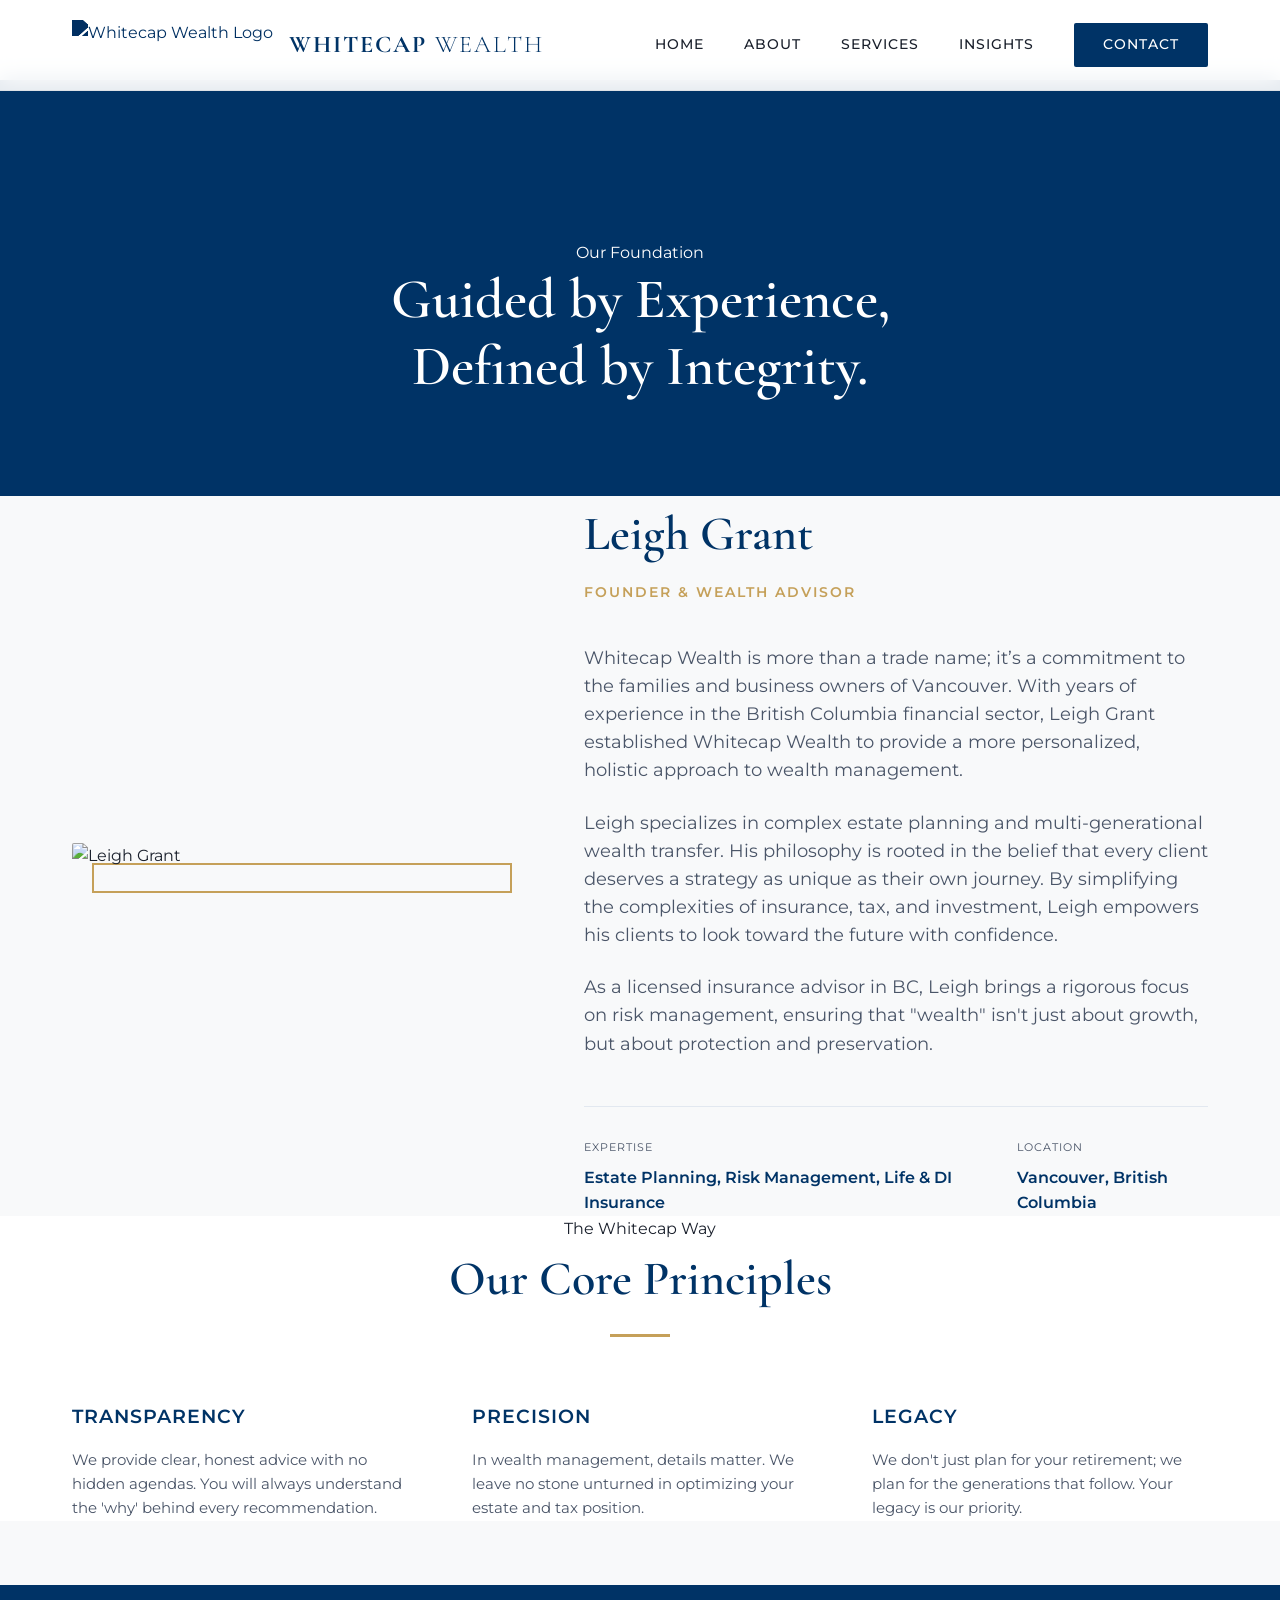
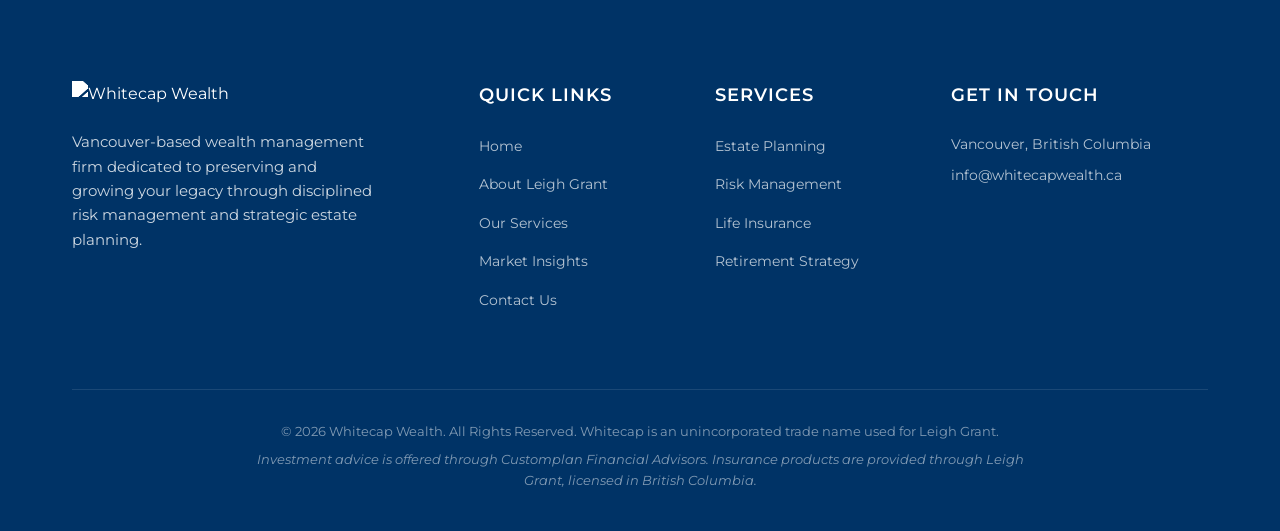
==== about.html @ fd227cf0 "Initial commit: Whitecap Wealth website foundation" ====
<!DOCTYPE html>
<html lang="en">
<head>
    <meta charset="UTF-8">
    <meta name="viewport" content="width=device-width, initial-scale=1.0">
    <title>About Leigh Grant | Whitecap Wealth</title>
    <link rel="preconnect" href="https://fonts.googleapis.com">
    <link rel="preconnect" href="https://fonts.gstatic.com" crossorigin>
    <link href="https://fonts.googleapis.com/css2?family=Cormorant+Garamond:wght@300;400;500;600;700&family=Montserrat:wght@300;400;500;600;700&display=swap" rel="stylesheet">
    <link rel="stylesheet" href="css/global.css">
    <link rel="stylesheet" href="css/about.css">
</head>
<body>
    <div id="header-placeholder"></div>

    <main>
        <!-- Page Header -->
        <section class="page-header">
            <div class="container">
                <span class="subtitle">Our Foundation</span>
                <h1>Guided by Experience,<br><span class="serif">Defined by Integrity.</span></h1>
            </div>
        </section>

        <!-- Profile Section -->
        <section class="profile section">
            <div class="container">
                <div class="profile-grid">
                    <div class="profile-image">
                        <div class="image-wrapper">
                            <img src="assets/leigh.jpg" alt="Leigh Grant" class="portrait-large">
                        </div>
                    </div>
                    <div class="profile-bio">
                        <h2>Leigh Grant</h2>
                        <span class="title">Founder & Wealth Advisor</span>
                        <div class="bio-content">
                            <p>Whitecap Wealth is more than a trade name; it’s a commitment to the families and business owners of Vancouver. With years of experience in the British Columbia financial sector, Leigh Grant established Whitecap Wealth to provide a more personalized, holistic approach to wealth management.</p>
                            <p>Leigh specializes in complex estate planning and multi-generational wealth transfer. His philosophy is rooted in the belief that every client deserves a strategy as unique as their own journey. By simplifying the complexities of insurance, tax, and investment, Leigh empowers his clients to look toward the future with confidence.</p>
                            <p>As a licensed insurance advisor in BC, Leigh brings a rigorous focus on risk management, ensuring that "wealth" isn't just about growth, but about protection and preservation.</p>
                        </div>
                        <div class="credentials">
                            <div class="credential-item">
                                <span class="label">Expertise</span>
                                <span class="value">Estate Planning, Risk Management, Life & DI Insurance</span>
                            </div>
                            <div class="credential-item">
                                <span class="label">Location</span>
                                <span class="value">Vancouver, British Columbia</span>
                            </div>
                        </div>
                    </div>
                </div>
            </div>
        </section>

        <!-- Values Section -->
        <section class="values section">
            <div class="container">
                <div class="section-title">
                    <span class="subtitle">The Whitecap Way</span>
                    <h2>Our Core Principles</h2>
                    <div class="divider"></div>
                </div>
                
                <div class="values-grid">
                    <div class="value-item">
                        <h3>Transparency</h3>
                        <p>We provide clear, honest advice with no hidden agendas. You will always understand the 'why' behind every recommendation.</p>
                    </div>
                    <div class="value-item">
                        <h3>Precision</h3>
                        <p>In wealth management, details matter. We leave no stone unturned in optimizing your estate and tax position.</p>
                    </div>
                    <div class="value-item">
                        <h3>Legacy</h3>
                        <p>We don't just plan for your retirement; we plan for the generations that follow. Your legacy is our priority.</p>
                    </div>
                </div>
            </div>
        </section>
    </main>

    <div id="footer-placeholder"></div>

    <script src="js/global.js"></script>
</body>
</html>
---- css/global.css ----
/* Global Design System for Whitecap Wealth */
:root {
    --primary: #003366;
    --primary-light: #004080;
    --accent: #C5A059;
    --accent-light: #D4AF37;
    --bg-light: #F8F9FA;
    --text-dark: #1A202C;
    --text-muted: #4A5568;
    --white: #FFFFFF;
    --glass: rgba(255, 255, 255, 0.9);
    --transition: all 0.3s cubic-bezier(0.4, 0, 0.2, 1);
    --shadow: 0 4px 20px rgba(0, 0, 0, 0.08);
}

* {
    margin: 0;
    padding: 0;
    box-sizing: border-box;
}

body {
    font-family: 'Montserrat', sans-serif;
    line-height: 1.6;
    color: var(--text-dark);
    background-color: var(--bg-light);
    overflow-x: hidden;
}

h1, h2, h3, h4, .serif {
    font-family: 'Cormorant Garamond', serif;
    font-weight: 600;
}

a {
    text-decoration: none;
    color: inherit;
    transition: var(--transition);
}

ul {
    list-style: none;
}

.container {
    max-width: 1200px;
    margin: 0 auto;
    padding: 0 2rem;
}

/* Header/Footer Shared Styles */
#header-placeholder {
    position: fixed;
    top: 0;
    width: 100%;
    z-index: 1000;
}

main {
    padding-top: 80px; /* Space for fixed header */
}

/* Common Components */
.btn {
    display: inline-block;
    padding: 1rem 2.5rem;
    border-radius: 2px;
    font-weight: 500;
    text-transform: uppercase;
    letter-spacing: 1px;
    font-size: 0.85rem;
    transition: var(--transition);
    cursor: pointer;
}

.btn-primary {
    background: var(--primary);
    color: var(--white);
    border: 1px solid var(--primary);
}

.btn-primary:hover {
    background: var(--primary-light);
    transform: translateY(-2px);
}

.btn-outline {
    background: transparent;
    color: var(--primary);
    border: 1px solid var(--primary);
}

.btn-outline:hover {
    background: var(--primary);
    color: var(--white);
}

.section-title {
    text-align: center;
    margin-bottom: 4rem;
}

.section-title h2 {
    font-size: 3rem;
    color: var(--primary);
    margin-bottom: 1rem;
}

.section-title .divider {
    width: 60px;
    height: 3px;
    background: var(--accent);
    margin: 0 auto;
}

/* Animations */
@keyframes fadeInUp {
    from {
        opacity: 0;
        transform: translateY(30px);
    }
    to {
        opacity: 1;
        transform: translateY(0);
    }
}

.fade-in {
    animation: fadeInUp 1s ease-out forwards;
}

/* Mobile Optimizations */
@media (max-width: 768px) {
    .container {
        padding: 0 1.5rem;
    }
    .section-title h2 {
        font-size: 2.2rem;
    }
}
---- css/about.css ----
/* About Page Styles */

.page-header {
    background: var(--primary);
    color: var(--white);
    padding: 10rem 0 6rem;
    text-align: center;
}

.page-header h1 {
    font-size: 3.5rem;
    line-height: 1.2;
}

.profile-grid {
    display: grid;
    grid-template-columns: 1fr 1.5fr;
    gap: 6rem;
    align-items: center;
}

.image-wrapper {
    position: relative;
}

.image-wrapper::after {
    content: '';
    position: absolute;
    top: 20px;
    left: 20px;
    width: 100%;
    height: 100%;
    border: 2px solid var(--accent);
    z-index: -1;
}

.portrait-large {
    width: 100%;
    border-radius: 2px;
}

.profile-bio h2 {
    font-size: 3rem;
    color: var(--primary);
    margin-bottom: 0.5rem;
}

.profile-bio .title {
    display: block;
    color: var(--accent);
    font-weight: 600;
    text-transform: uppercase;
    letter-spacing: 2px;
    margin-bottom: 2.5rem;
    font-size: 0.9rem;
}

.bio-content p {
    font-size: 1.1rem;
    color: var(--text-muted);
    margin-bottom: 1.5rem;
}

.credentials {
    margin-top: 3rem;
    padding-top: 2rem;
    border-top: 1px solid #e2e8f0;
    display: flex;
    gap: 4rem;
}

.credential-item .label {
    display: block;
    font-size: 0.7rem;
    text-transform: uppercase;
    color: var(--text-muted);
    letter-spacing: 1px;
    margin-bottom: 0.5rem;
}

.credential-item .value {
    font-weight: 600;
    color: var(--primary);
}

.values {
    background: var(--white);
}

.values-grid {
    display: grid;
    grid-template-columns: repeat(3, 1fr);
    gap: 4rem;
}

.value-item h3 {
    font-family: 'Montserrat', sans-serif;
    color: var(--primary);
    font-size: 1.2rem;
    margin-bottom: 1rem;
    text-transform: uppercase;
    letter-spacing: 1px;
}

.value-item p {
    color: var(--text-muted);
    font-size: 0.95rem;
}

@media (max-width: 992px) {
    .profile-grid {
        grid-template-columns: 1fr;
        gap: 4rem;
    }
    .profile-image {
        max-width: 500px;
        margin: 0 auto;
    }
}

@media (max-width: 768px) {
    .page-header h1 { font-size: 2.5rem; }
    .values-grid { grid-template-columns: 1fr; gap: 2.5rem; }
}
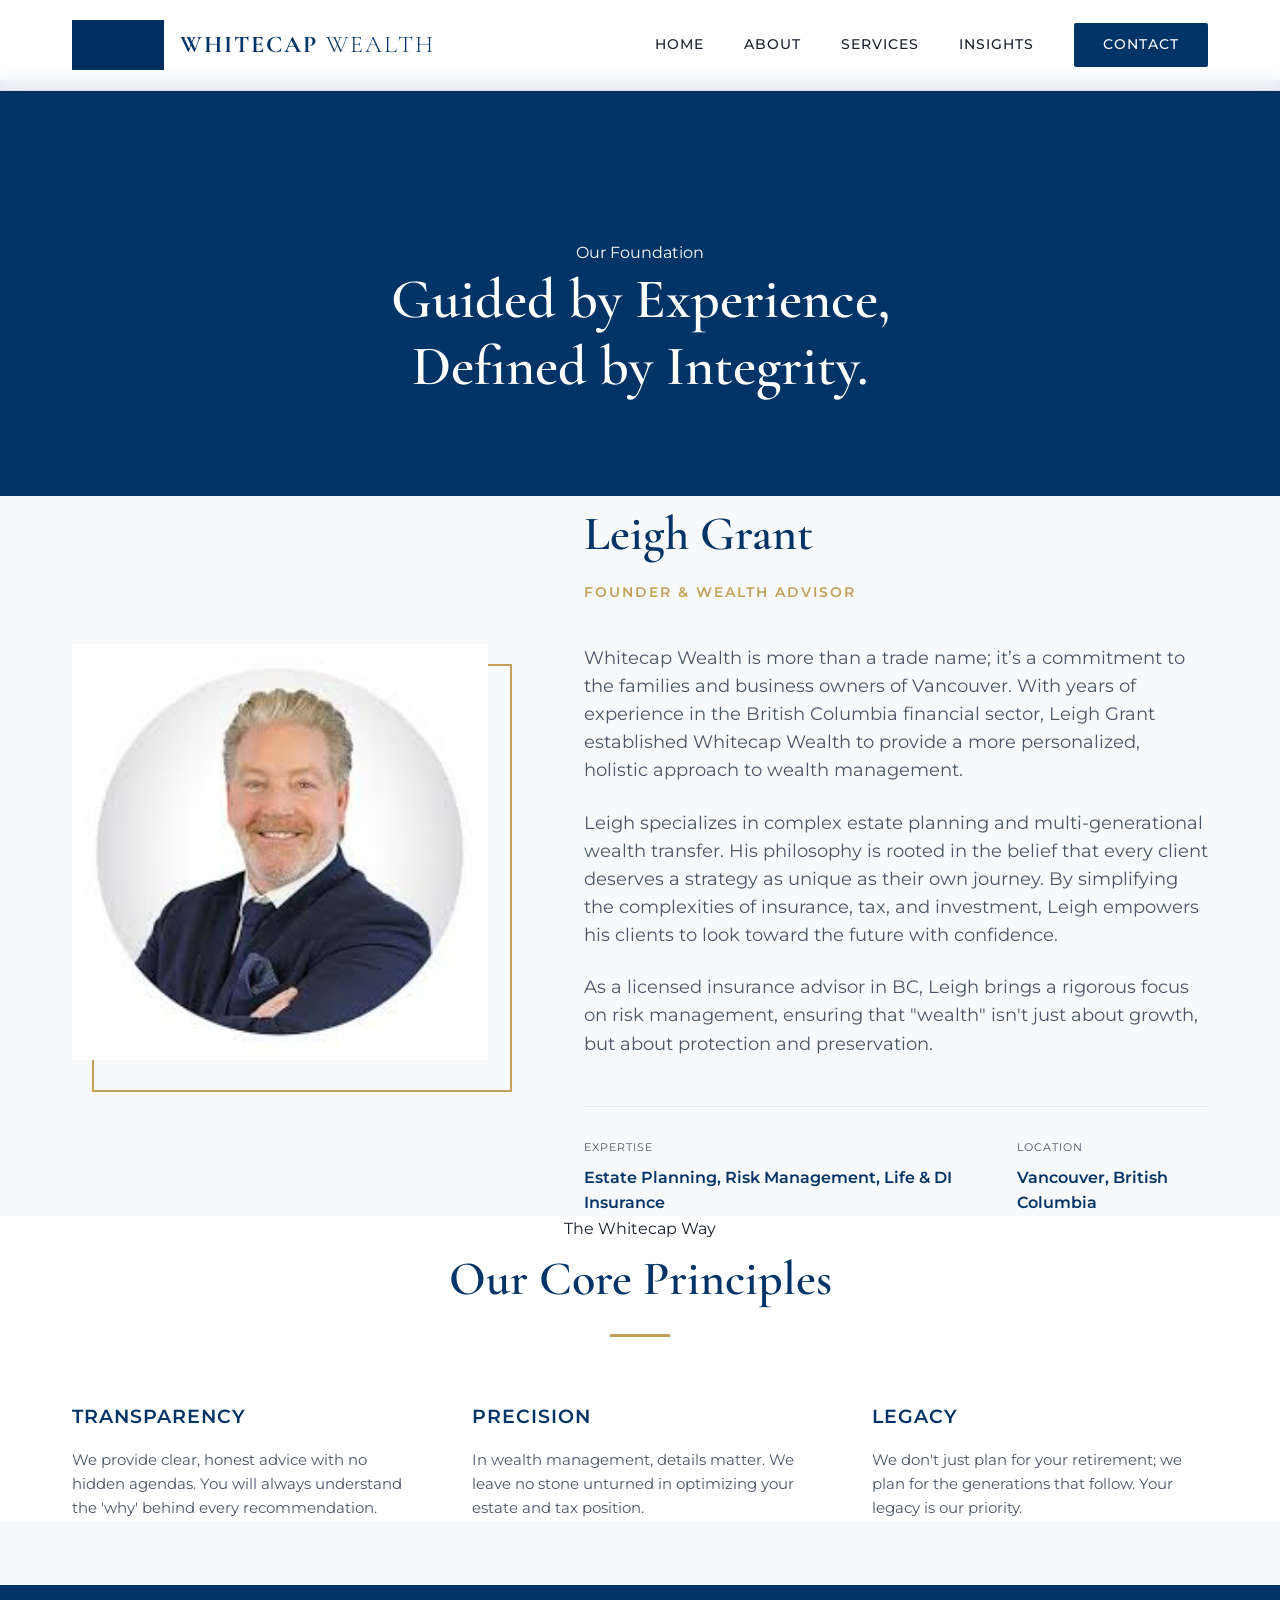
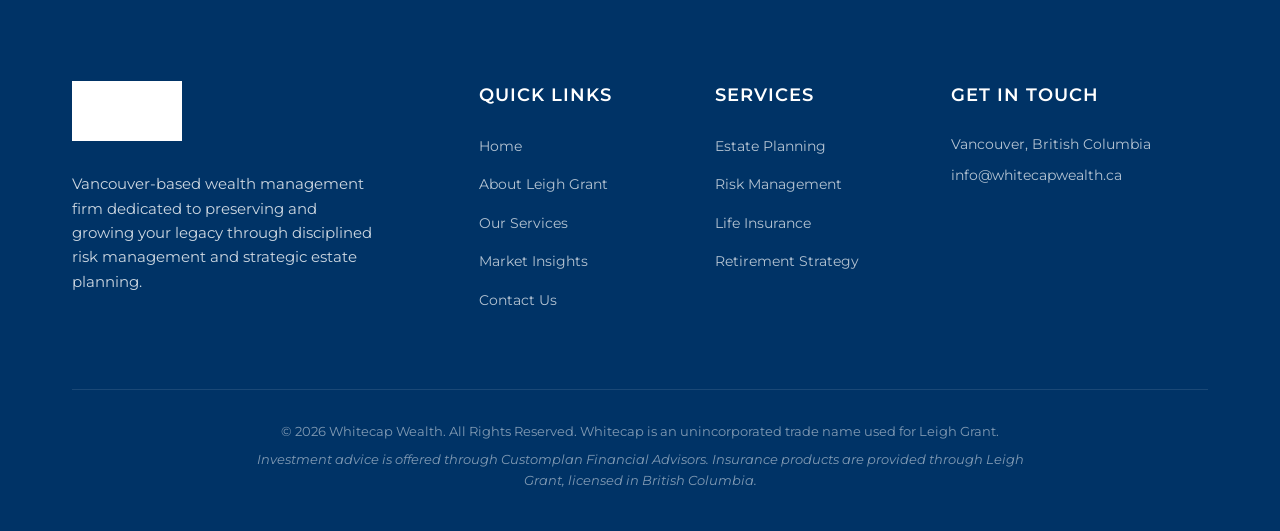
==== commit 1fd7e2c7: "Update image paths to match GitHub assets" ====
--- a/about.html
+++ b/about.html
@@ -28,7 +28,7 @@
                 <div class="profile-grid">
                     <div class="profile-image">
                         <div class="image-wrapper">
-                            <img src="assets/leigh.jpg" alt="Leigh Grant" class="portrait-large">
+                            <img src="assets/Leigh Grant.jpeg" alt="Leigh Grant" class="portrait-large">
                         </div>
                     </div>
                     <div class="profile-bio">
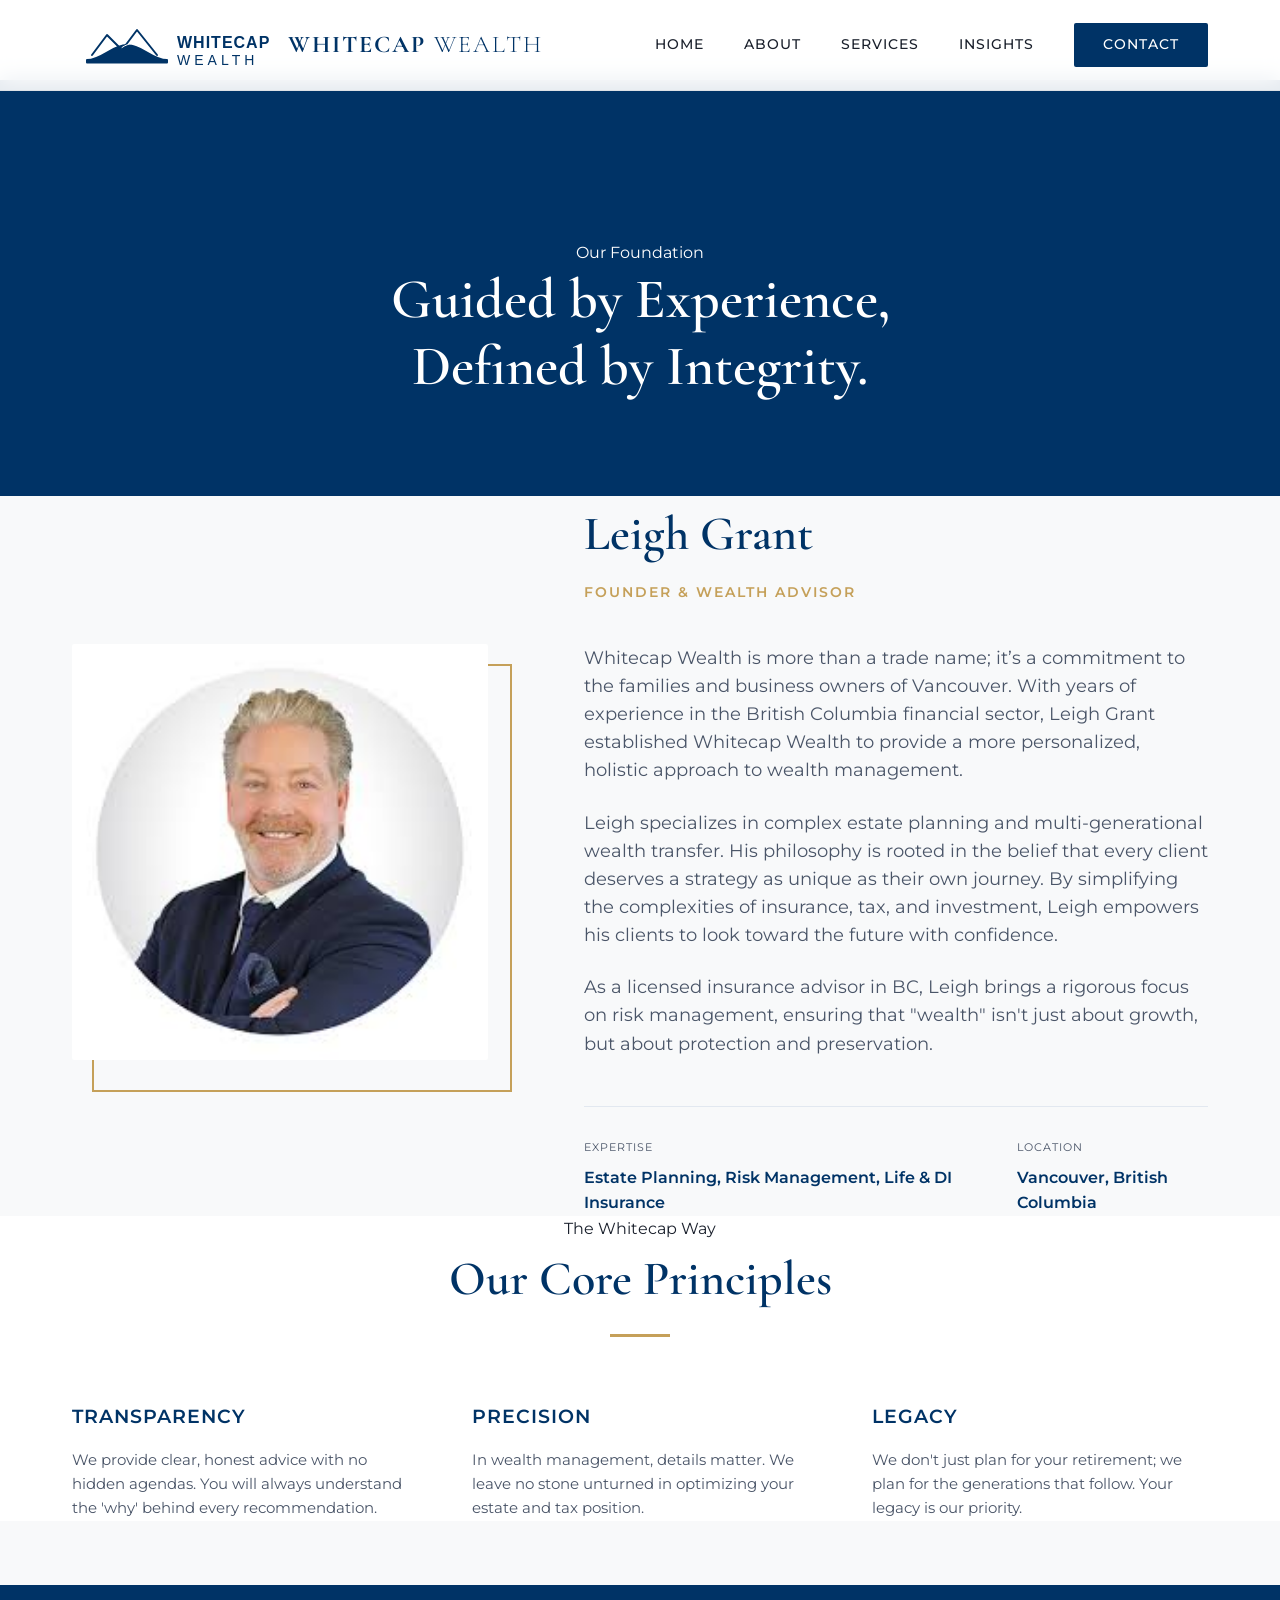
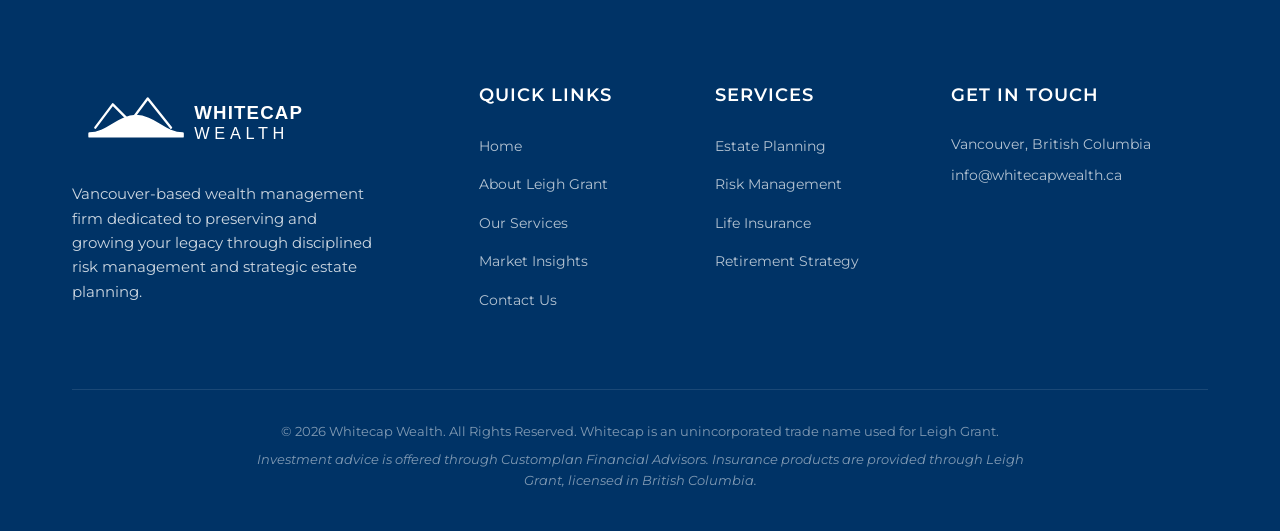
==== commit 103eda78: "Fix header logo with clean SVG version and add website favicon" ====
--- a/about.html
+++ b/about.html
@@ -7,6 +7,10 @@
     <link rel="preconnect" href="https://fonts.googleapis.com">
     <link rel="preconnect" href="https://fonts.gstatic.com" crossorigin>
     <link href="https://fonts.googleapis.com/css2?family=Cormorant+Garamond:wght@300;400;500;600;700&family=Montserrat:wght@300;400;500;600;700&display=swap" rel="stylesheet">
+    <!-- Favicon -->
+    <link rel="icon" type="image/svg+xml" href="assets/favicon.svg">
+    
+    <!-- Styles -->
     <link rel="stylesheet" href="css/global.css">
     <link rel="stylesheet" href="css/about.css">
 </head>
